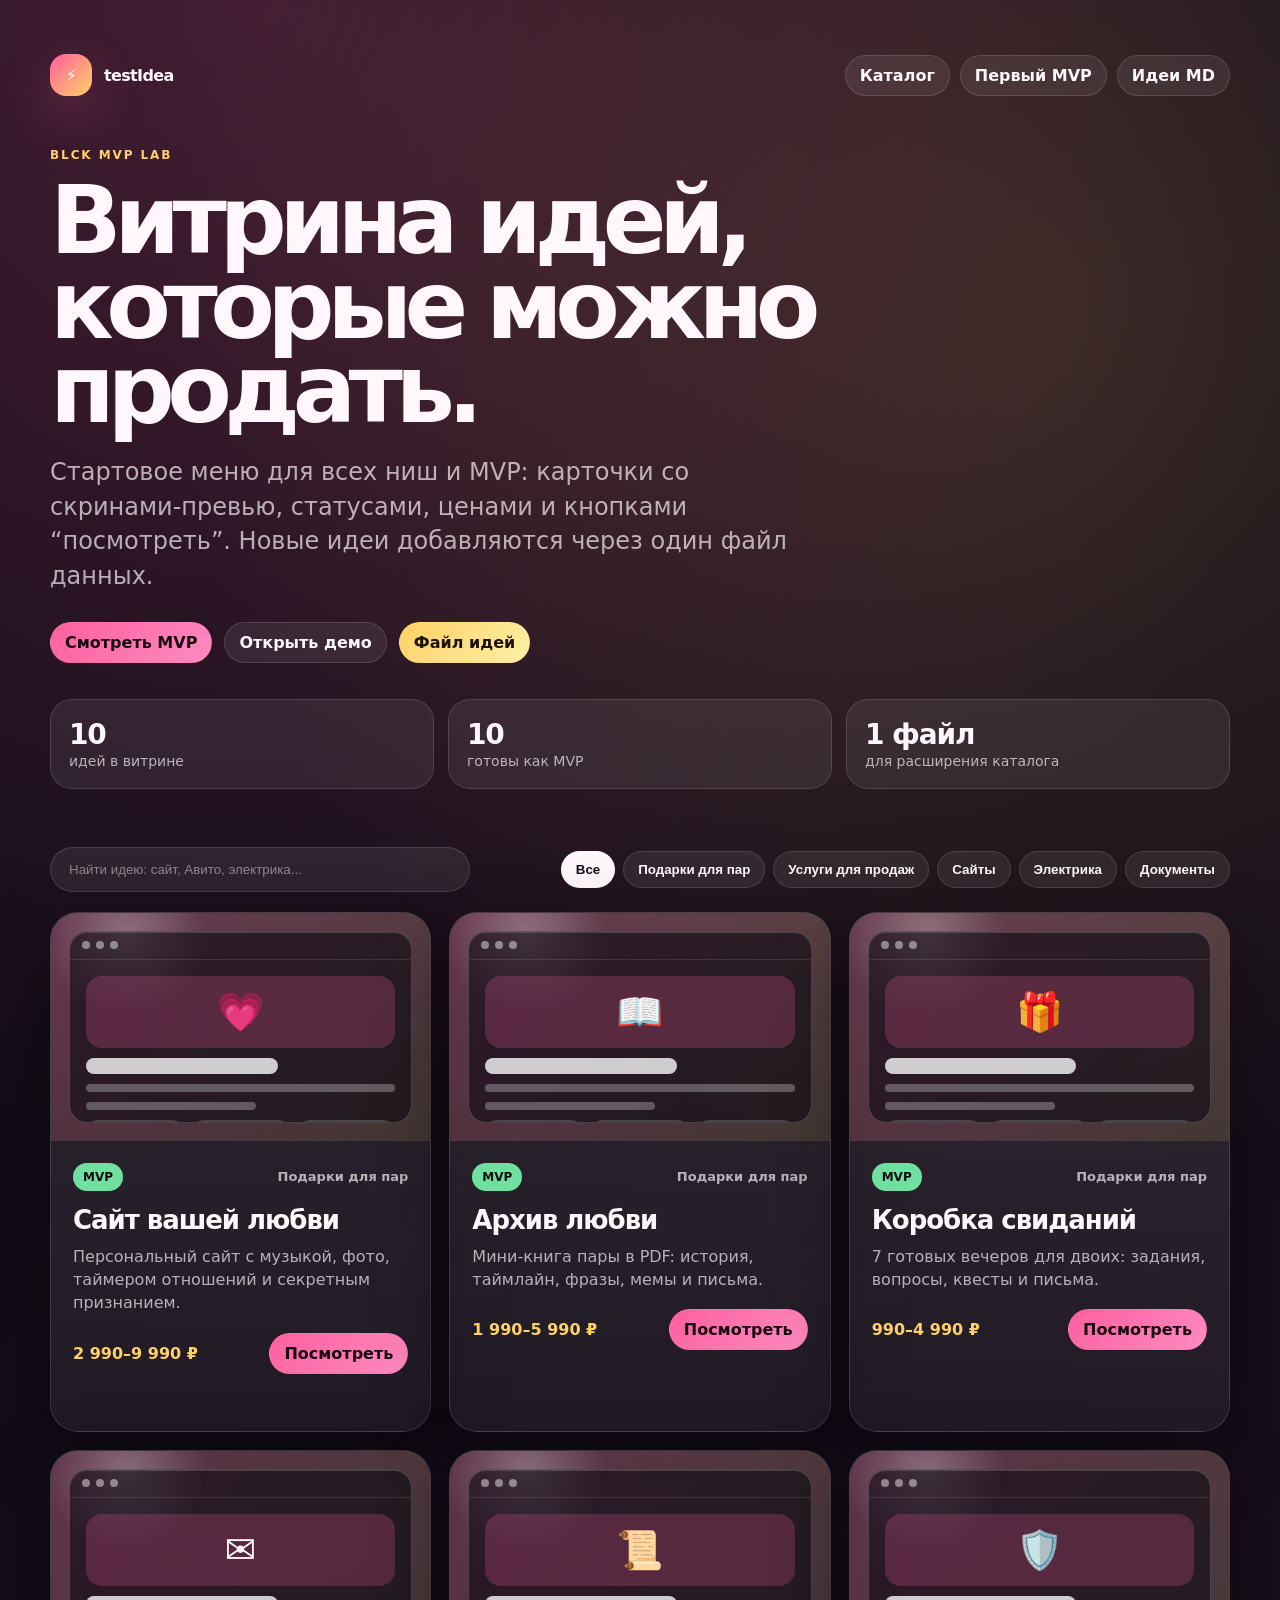
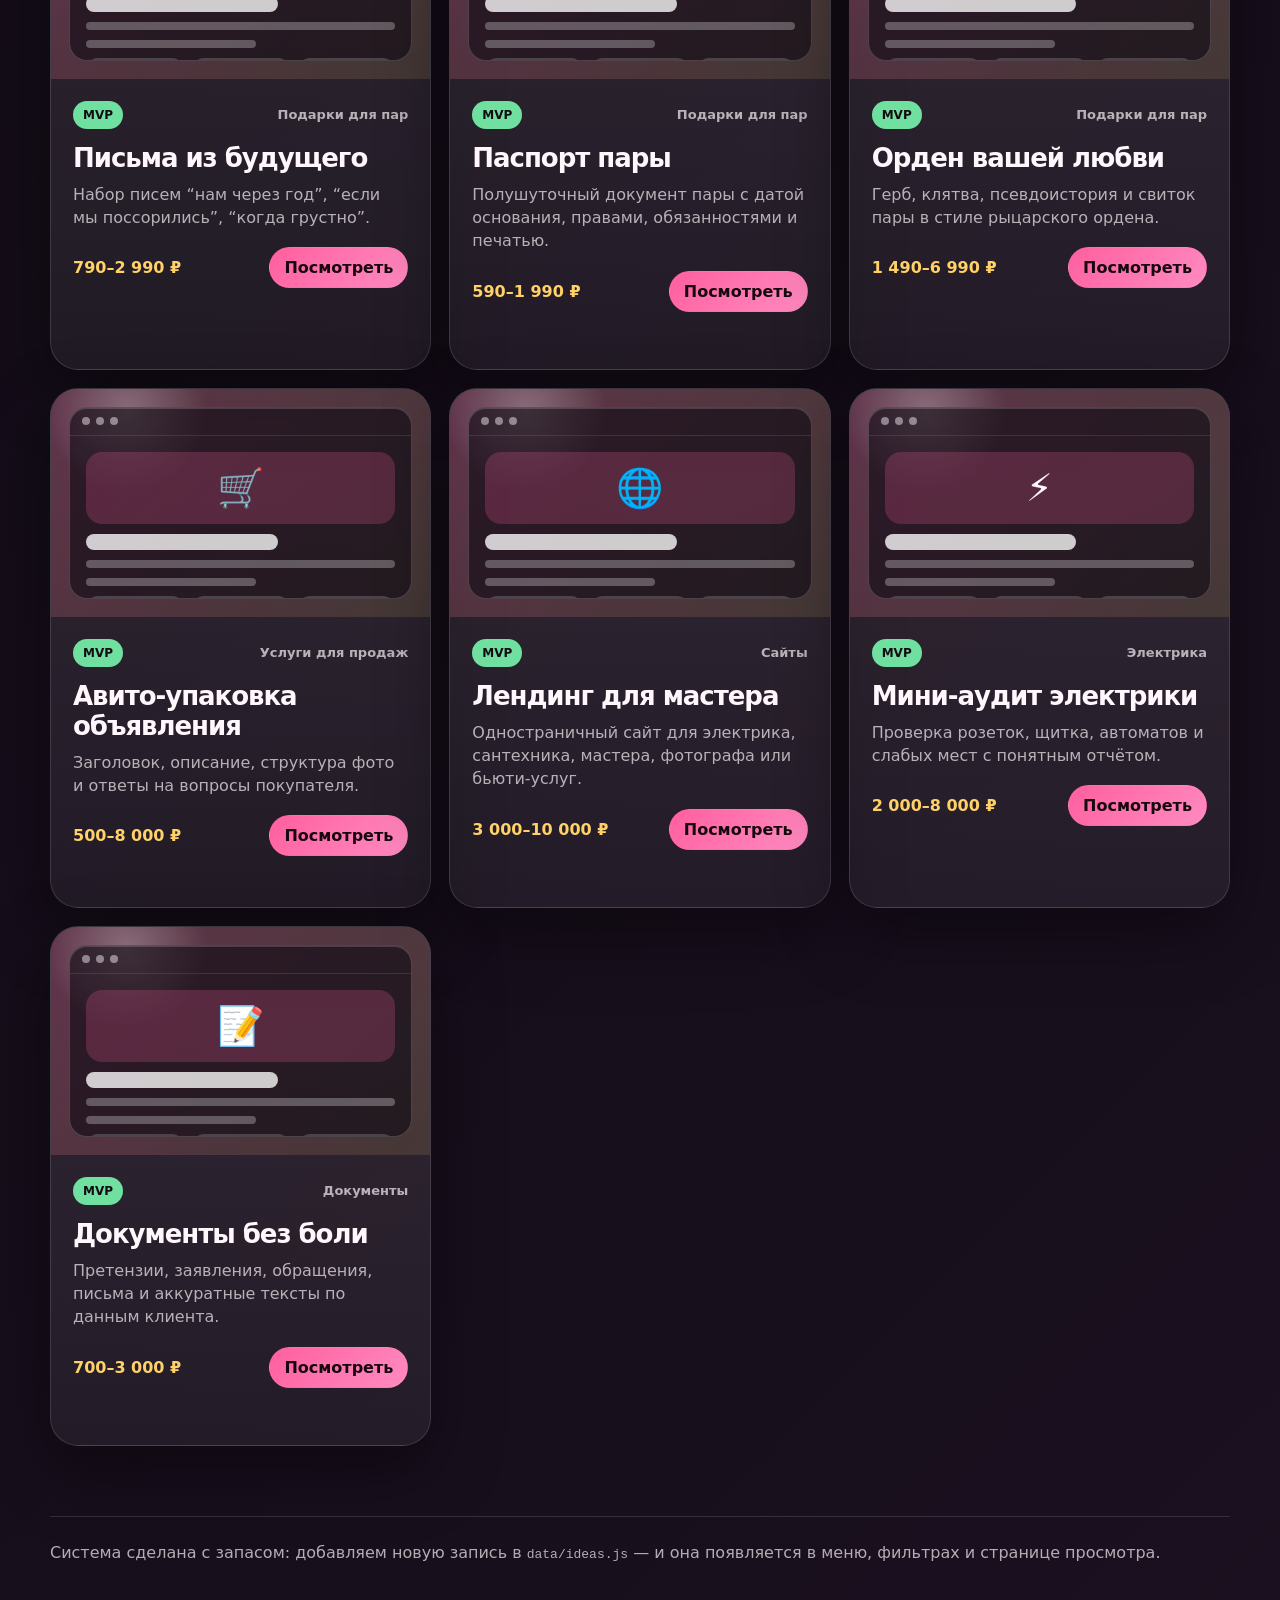
==== index.html @ dae48cdc "Add MVP showcase index" ====
<!doctype html>
<html lang="ru">
<head>
  <meta charset="utf-8" />
  <meta name="viewport" content="width=device-width, initial-scale=1" />
  <title>testIdea — витрина MVP</title>
  <meta name="description" content="Каталог MVP-идей: подарки для пар, Авито-услуги, лендинги, электрика и документы." />
  <link rel="stylesheet" href="assets/style.css" />
</head>
<body>
  <main class="page">
    <section class="hero">
      <nav class="nav">
        <a class="logo" href="index.html" aria-label="testIdea home">
          <span class="logo-mark">⚡</span>
          <span>testIdea</span>
        </a>
        <div class="nav-links">
          <a href="#catalog">Каталог</a>
          <a href="mvp.html?id=love-site">Первый MVP</a>
          <a href="ideas/gifts-for-couples.md">Идеи MD</a>
        </div>
      </nav>

      <span class="kicker">BLCK MVP LAB</span>
      <h1>Витрина идей, которые можно продать.</h1>
      <p class="lead">Стартовое меню для всех ниш и MVP: карточки со скринами-превью, статусами, ценами и кнопками “посмотреть”. Новые идеи добавляются через один файл данных.</p>

      <div class="hero-actions">
        <a class="btn primary" href="#catalog">Смотреть MVP</a>
        <a class="btn" href="mvp.html?id=love-site">Открыть демо</a>
        <a class="btn gold" href="data/ideas.js">Файл идей</a>
      </div>

      <div class="stats" id="stats">
        <div class="stat"><strong id="stat-count">0</strong><span>идей в витрине</span></div>
        <div class="stat"><strong id="stat-mvp">0</strong><span>готовы как MVP</span></div>
        <div class="stat"><strong>1 файл</strong><span>для расширения каталога</span></div>
      </div>
    </section>

    <section id="catalog">
      <div class="toolbar">
        <input class="search" id="search" type="search" placeholder="Найти идею: сайт, Авито, электрика..." />
        <div class="filters" id="filters"></div>
      </div>

      <div class="grid" id="grid"></div>
      <div class="empty" id="empty">Ничего не найдено. Попробуй другой запрос или категорию.</div>
    </section>

    <footer class="footer-note">
      Система сделана с запасом: добавляем новую запись в <code>data/ideas.js</code> — и она появляется в меню, фильтрах и странице просмотра.
    </footer>
  </main>

  <script src="data/ideas.js"></script>
  <script>
    const grid = document.querySelector('#grid');
    const filters = document.querySelector('#filters');
    const search = document.querySelector('#search');
    const empty = document.querySelector('#empty');
    const ideas = window.IDEAS || [];
    let activeCategory = 'Все';

    const categories = ['Все', ...new Set(ideas.map(item => item.category))];

    document.querySelector('#stat-count').textContent = ideas.length;
    document.querySelector('#stat-mvp').textContent = ideas.filter(item => item.status === 'MVP').length;

    function previewIcon(type) {
      const icons = {
        romantic: '💗', book: '📖', box: '🎁', letters: '✉️', passport: '📜', order: '🛡️',
        market: '🛒', landing: '🌐', electric: '⚡', docs: '📝'
      };
      return icons[type] || '✨';
    }

    function makePreview(item) {
      return `
        <div class="preview">
          <div class="browser">
            <div class="browser-top"><i></i><i></i><i></i></div>
            <div class="mock">
              <div class="mock-heart">${previewIcon(item.visual)}</div>
              <div class="mock-title"></div>
              <div class="mock-line"></div>
              <div class="mock-line short"></div>
              <div class="mock-row"><div class="mock-box"></div><div class="mock-box"></div><div class="mock-box"></div></div>
            </div>
          </div>
        </div>`;
    }

    function card(item) {
      return `
        <article class="card">
          ${makePreview(item)}
          <div class="card-body">
            <div class="card-meta">
              <span class="badge">${item.status}</span>
              <span class="category">${item.category}</span>
            </div>
            <h2>${item.title}</h2>
            <p>${item.tagline}</p>
            <div class="card-footer">
              <span class="price">${item.price}</span>
              <a class="btn primary" href="${item.link}">Посмотреть</a>
            </div>
          </div>
        </article>`;
    }

    function renderFilters() {
      filters.innerHTML = categories.map(cat => `<button class="filter ${cat === activeCategory ? 'active' : ''}" data-category="${cat}">${cat}</button>`).join('');
      filters.querySelectorAll('button').forEach(btn => {
        btn.addEventListener('click', () => {
          activeCategory = btn.dataset.category;
          renderFilters();
          renderGrid();
        });
      });
    }

    function renderGrid() {
      const query = search.value.trim().toLowerCase();
      const filtered = ideas.filter(item => {
        const byCategory = activeCategory === 'Все' || item.category === activeCategory;
        const text = [item.title, item.category, item.tagline, item.hook, ...(item.includes || [])].join(' ').toLowerCase();
        return byCategory && text.includes(query);
      });
      grid.innerHTML = filtered.map(card).join('');
      empty.style.display = filtered.length ? 'none' : 'block';
    }

    search.addEventListener('input', renderGrid);
    renderFilters();
    renderGrid();
  </script>
</body>
</html>
---- assets/style.css ----
:root {
  --bg: #100b14;
  --bg-2: #1a101f;
  --card: rgba(255,255,255,.075);
  --card-2: rgba(255,255,255,.11);
  --text: #fff7fb;
  --muted: rgba(255,247,251,.68);
  --line: rgba(255,255,255,.13);
  --accent: #ff5f9e;
  --accent-2: #ffd166;
  --good: #70e0a0;
  --shadow: 0 24px 70px rgba(0,0,0,.42);
  --radius: 28px;
}

* { box-sizing: border-box; }
html { scroll-behavior: smooth; }
body {
  margin: 0;
  min-height: 100vh;
  font-family: Inter, system-ui, -apple-system, BlinkMacSystemFont, 'Segoe UI', sans-serif;
  color: var(--text);
  background:
    radial-gradient(circle at 20% 0%, rgba(255,95,158,.22), transparent 34%),
    radial-gradient(circle at 80% 10%, rgba(255,209,102,.14), transparent 28%),
    linear-gradient(135deg, var(--bg), var(--bg-2));
}

a { color: inherit; text-decoration: none; }

.page {
  width: min(1180px, calc(100% - 32px));
  margin: 0 auto;
}

.hero {
  padding: 54px 0 30px;
}

.nav {
  display: flex;
  justify-content: space-between;
  align-items: center;
  gap: 18px;
  margin-bottom: 48px;
}

.logo {
  display: flex;
  align-items: center;
  gap: 12px;
  font-weight: 900;
  letter-spacing: -.04em;
}

.logo-mark {
  width: 42px;
  height: 42px;
  display: grid;
  place-items: center;
  border-radius: 16px;
  background: linear-gradient(135deg, var(--accent), var(--accent-2));
  box-shadow: 0 16px 50px rgba(255,95,158,.28);
}

.nav-links {
  display: flex;
  gap: 10px;
  flex-wrap: wrap;
  justify-content: flex-end;
}

.nav-links a, .chip, .btn, button {
  border: 1px solid var(--line);
  background: rgba(255,255,255,.08);
  color: var(--text);
  border-radius: 999px;
  padding: 10px 14px;
  font-weight: 700;
  backdrop-filter: blur(12px);
}

.kicker {
  display: inline-flex;
  align-items: center;
  gap: 8px;
  color: var(--accent-2);
  font-weight: 900;
  text-transform: uppercase;
  font-size: 12px;
  letter-spacing: .16em;
}

h1 {
  max-width: 920px;
  font-size: clamp(42px, 8vw, 94px);
  line-height: .9;
  letter-spacing: -.08em;
  margin: 16px 0 22px;
}

.lead {
  max-width: 770px;
  color: var(--muted);
  font-size: clamp(18px, 2.2vw, 24px);
  line-height: 1.45;
  margin: 0;
}

.hero-actions {
  display: flex;
  gap: 12px;
  flex-wrap: wrap;
  margin-top: 28px;
}

.btn {
  display: inline-flex;
  align-items: center;
  justify-content: center;
  gap: 8px;
  cursor: pointer;
  transition: transform .2s ease, background .2s ease, border-color .2s ease;
}

.btn:hover { transform: translateY(-2px); background: rgba(255,255,255,.14); }
.btn.primary { background: linear-gradient(135deg, var(--accent), #ff8bc1); border-color: transparent; color: #170810; }
.btn.gold { background: linear-gradient(135deg, var(--accent-2), #fff0a6); border-color: transparent; color: #1b1200; }

.stats {
  display: grid;
  grid-template-columns: repeat(3, minmax(0, 1fr));
  gap: 14px;
  margin-top: 36px;
}

.stat {
  padding: 18px;
  border: 1px solid var(--line);
  background: var(--card);
  border-radius: 22px;
}

.stat strong { display: block; font-size: 28px; letter-spacing: -.04em; }
.stat span { color: var(--muted); font-size: 14px; }

.toolbar {
  display: flex;
  justify-content: space-between;
  gap: 16px;
  align-items: center;
  margin: 28px 0 20px;
}

.search {
  width: min(420px, 100%);
  border: 1px solid var(--line);
  background: rgba(255,255,255,.08);
  color: var(--text);
  border-radius: 999px;
  padding: 14px 18px;
  outline: none;
}
.search::placeholder { color: rgba(255,255,255,.45); }

.filters { display: flex; gap: 8px; flex-wrap: wrap; }
.filter { cursor: pointer; }
.filter.active { background: var(--text); color: #170d18; }

.grid {
  display: grid;
  grid-template-columns: repeat(3, minmax(0, 1fr));
  gap: 18px;
  padding-bottom: 70px;
}

.card {
  position: relative;
  overflow: hidden;
  min-height: 520px;
  border: 1px solid var(--line);
  border-radius: var(--radius);
  background: linear-gradient(180deg, rgba(255,255,255,.11), rgba(255,255,255,.055));
  box-shadow: var(--shadow);
  transition: transform .22s ease, border-color .22s ease, background .22s ease;
}

.card:hover { transform: translateY(-6px); border-color: rgba(255,255,255,.32); background: linear-gradient(180deg, rgba(255,255,255,.15), rgba(255,255,255,.07)); }

.preview {
  height: 228px;
  padding: 18px;
  background:
    radial-gradient(circle at 20% 10%, rgba(255,255,255,.28), transparent 22%),
    linear-gradient(135deg, rgba(255,95,158,.25), rgba(255,209,102,.12));
}

.browser {
  height: 100%;
  border-radius: 18px;
  border: 1px solid rgba(255,255,255,.18);
  background: rgba(16,11,20,.62);
  overflow: hidden;
  box-shadow: inset 0 1px 0 rgba(255,255,255,.16);
}

.browser-top {
  height: 28px;
  display: flex;
  align-items: center;
  gap: 6px;
  padding: 0 12px;
  border-bottom: 1px solid rgba(255,255,255,.1);
}
.browser-top i { width: 8px; height: 8px; border-radius: 50%; background: rgba(255,255,255,.45); }

.mock {
  padding: 16px;
  height: calc(100% - 28px);
  display: grid;
  gap: 10px;
}
.mock-title { width: 62%; height: 16px; border-radius: 999px; background: rgba(255,255,255,.78); }
.mock-line { height: 8px; border-radius: 999px; background: rgba(255,255,255,.28); }
.mock-line.short { width: 55%; }
.mock-row { display: grid; grid-template-columns: repeat(3, 1fr); gap: 8px; }
.mock-box { border-radius: 12px; background: rgba(255,255,255,.18); min-height: 54px; }
.mock-heart { display: grid; place-items: center; font-size: 38px; min-height: 72px; border-radius: 16px; background: rgba(255,95,158,.22); }

.card-body { padding: 22px; }
.card-meta { display: flex; justify-content: space-between; gap: 10px; align-items: center; margin-bottom: 14px; }
.badge { font-size: 12px; font-weight: 900; color: #130b12; background: var(--good); padding: 7px 10px; border-radius: 999px; }
.category { color: var(--muted); font-size: 13px; font-weight: 800; }
.card h2 { margin: 0 0 10px; font-size: 26px; letter-spacing: -.04em; }
.card p { margin: 0 0 18px; color: var(--muted); line-height: 1.45; }
.card-footer { display: flex; justify-content: space-between; gap: 10px; align-items: center; margin-top: 18px; }
.price { font-weight: 900; color: var(--accent-2); }

.detail-hero {
  display: grid;
  grid-template-columns: 1.05fr .95fr;
  gap: 24px;
  align-items: stretch;
  padding: 28px 0 34px;
}

.panel {
  border: 1px solid var(--line);
  background: linear-gradient(180deg, rgba(255,255,255,.11), rgba(255,255,255,.06));
  border-radius: var(--radius);
  box-shadow: var(--shadow);
  padding: 28px;
}

.detail-title { font-size: clamp(38px, 6vw, 72px); margin: 10px 0 16px; line-height: .92; letter-spacing: -.07em; }
.detail-text { color: var(--muted); font-size: 20px; line-height: 1.5; }

.sections {
  display: grid;
  grid-template-columns: repeat(2, minmax(0, 1fr));
  gap: 18px;
  padding-bottom: 70px;
}
.section h3 { margin: 0 0 14px; font-size: 22px; letter-spacing: -.03em; }
.section ul, .section ol { margin: 0; padding-left: 20px; color: var(--muted); line-height: 1.75; }

.offer {
  grid-column: 1 / -1;
  display: grid;
  grid-template-columns: 1fr auto;
  gap: 18px;
  align-items: center;
}

.empty { display: none; padding: 24px; color: var(--muted); }

.footer-note {
  color: var(--muted);
  border-top: 1px solid var(--line);
  padding: 26px 0 50px;
}

@media (max-width: 960px) {
  .grid, .stats, .sections, .detail-hero { grid-template-columns: 1fr; }
  .toolbar, .nav, .offer { align-items: stretch; flex-direction: column; grid-template-columns: 1fr; }
  .nav-links { justify-content: flex-start; }
  .card { min-height: auto; }
}
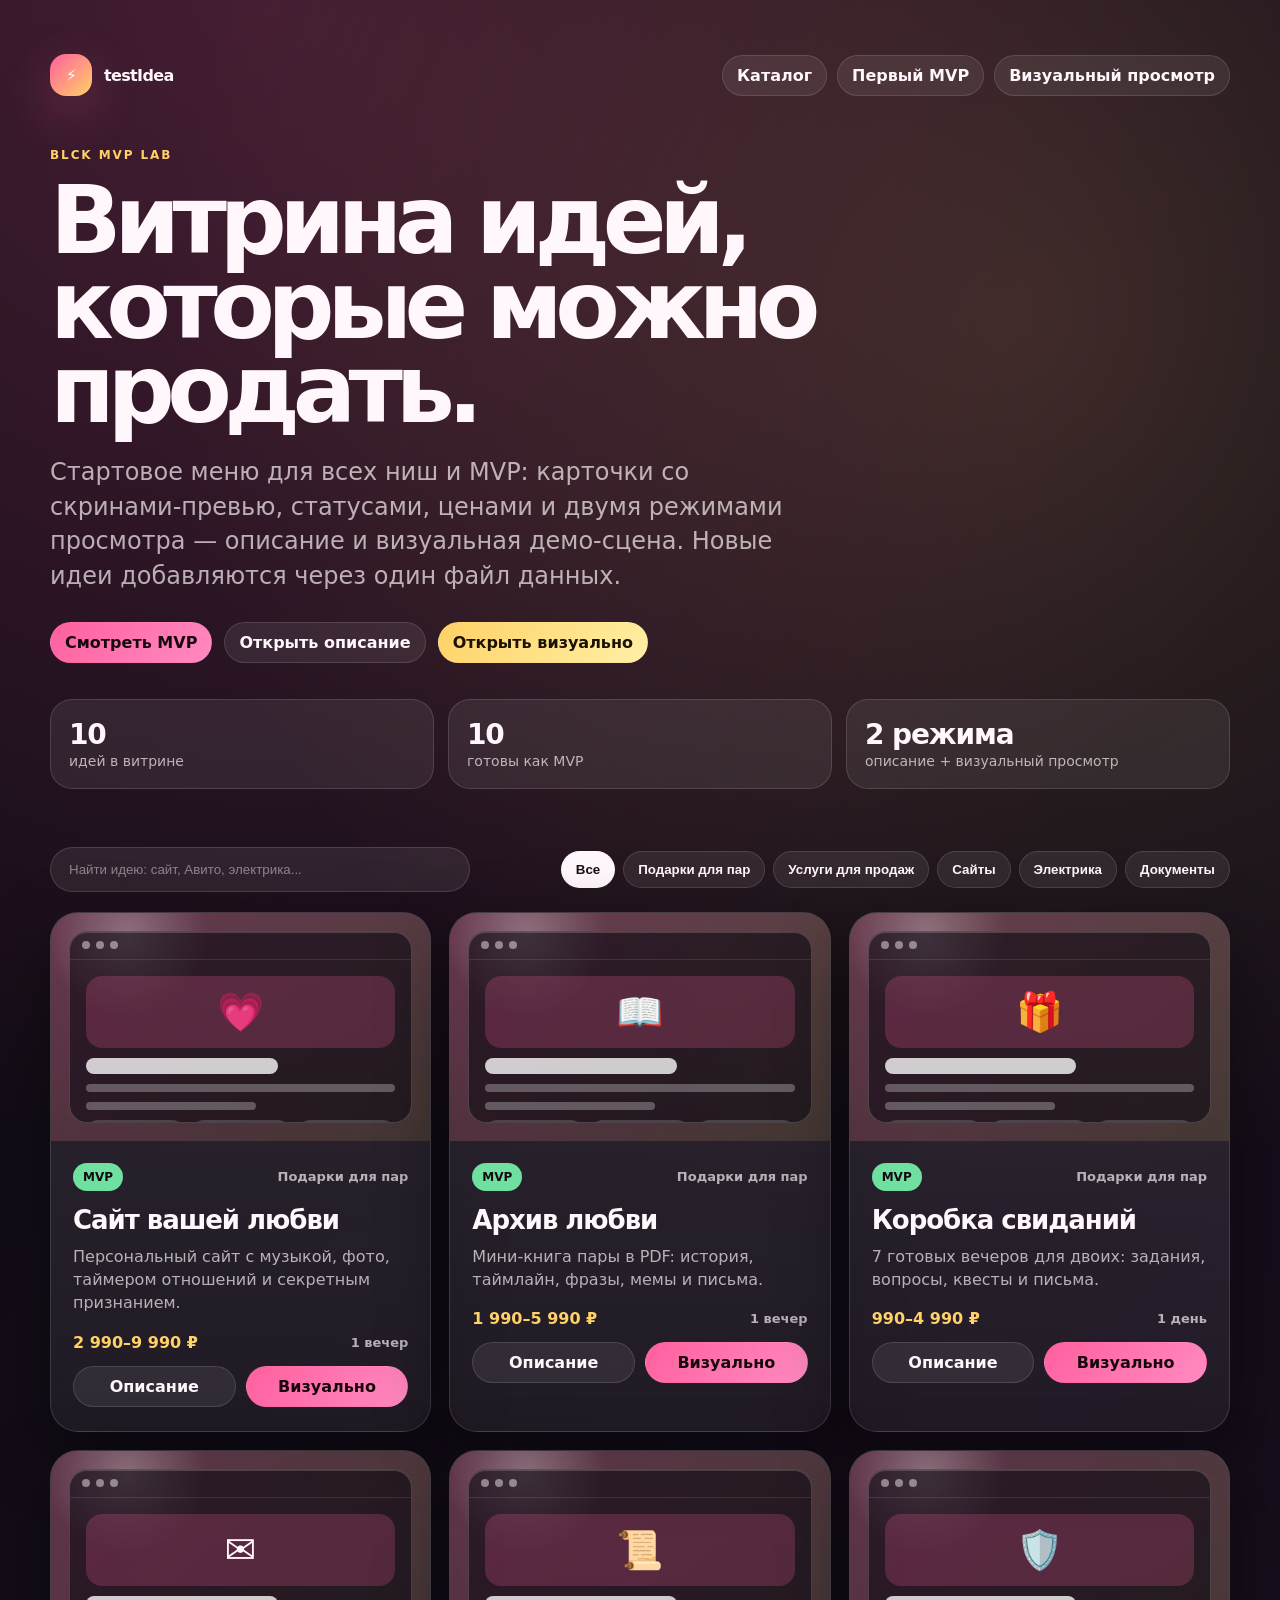
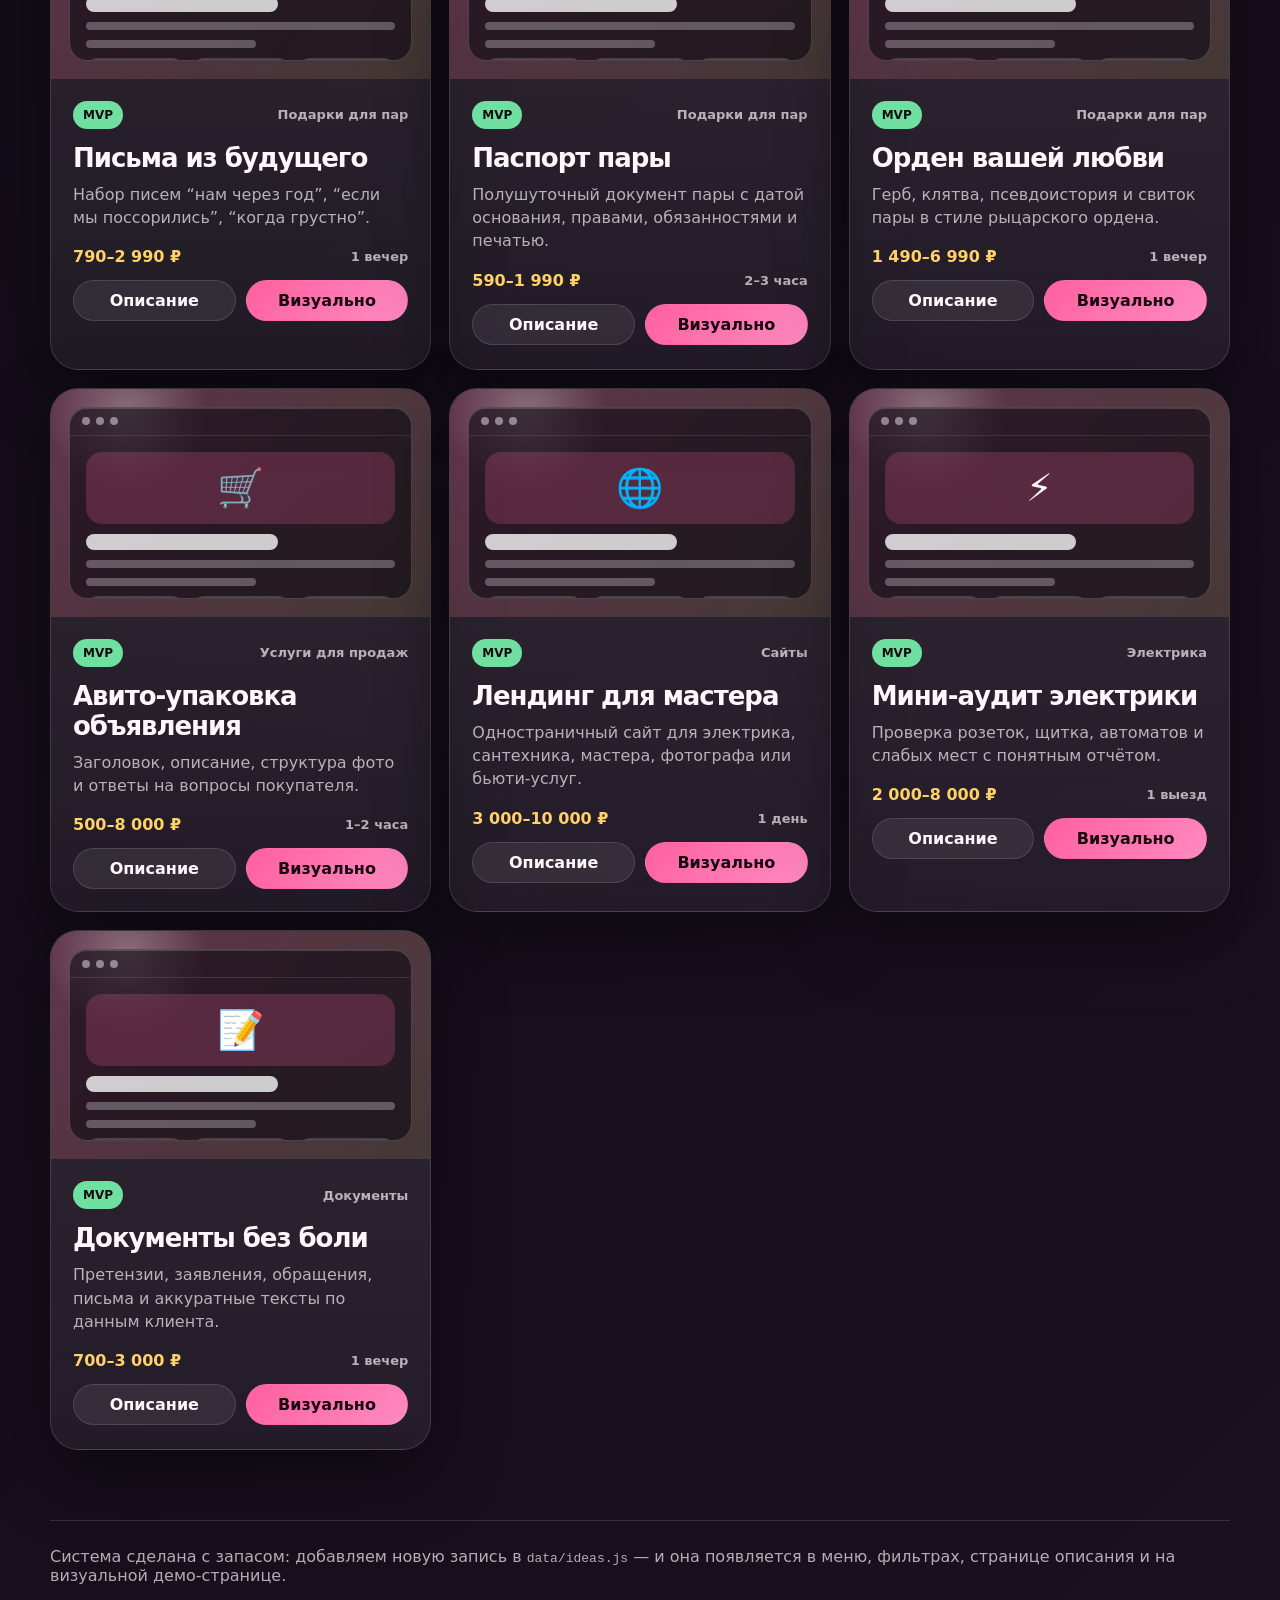
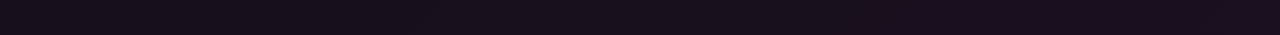
==== commit 6304938c: "Add visual links to MVP showcase index" ====
--- a/index.html
+++ b/index.html
@@ -6,6 +6,18 @@
   <title>testIdea — витрина MVP</title>
   <meta name="description" content="Каталог MVP-идей: подарки для пар, Авито-услуги, лендинги, электрика и документы." />
   <link rel="stylesheet" href="assets/style.css" />
+  <style>
+    .card-actions {
+      display: grid;
+      grid-template-columns: 1fr 1fr;
+      gap: 10px;
+      width: 100%;
+    }
+    .card-actions .btn { width: 100%; }
+    @media (max-width: 560px) {
+      .card-actions { grid-template-columns: 1fr; }
+    }
+  </style>
 </head>
 <body>
   <main class="page">
@@ -18,24 +30,24 @@
         <div class="nav-links">
           <a href="#catalog">Каталог</a>
           <a href="mvp.html?id=love-site">Первый MVP</a>
-          <a href="ideas/gifts-for-couples.md">Идеи MD</a>
+          <a href="visual.html?id=love-site">Визуальный просмотр</a>
         </div>
       </nav>
 
       <span class="kicker">BLCK MVP LAB</span>
       <h1>Витрина идей, которые можно продать.</h1>
-      <p class="lead">Стартовое меню для всех ниш и MVP: карточки со скринами-превью, статусами, ценами и кнопками “посмотреть”. Новые идеи добавляются через один файл данных.</p>
+      <p class="lead">Стартовое меню для всех ниш и MVP: карточки со скринами-превью, статусами, ценами и двумя режимами просмотра — описание и визуальная демо-сцена. Новые идеи добавляются через один файл данных.</p>
 
       <div class="hero-actions">
         <a class="btn primary" href="#catalog">Смотреть MVP</a>
-        <a class="btn" href="mvp.html?id=love-site">Открыть демо</a>
-        <a class="btn gold" href="data/ideas.js">Файл идей</a>
+        <a class="btn" href="mvp.html?id=love-site">Открыть описание</a>
+        <a class="btn gold" href="visual.html?id=love-site">Открыть визуально</a>
       </div>
 
       <div class="stats" id="stats">
         <div class="stat"><strong id="stat-count">0</strong><span>идей в витрине</span></div>
         <div class="stat"><strong id="stat-mvp">0</strong><span>готовы как MVP</span></div>
-        <div class="stat"><strong>1 файл</strong><span>для расширения каталога</span></div>
+        <div class="stat"><strong>2 режима</strong><span>описание + визуальный просмотр</span></div>
       </div>
     </section>
 
@@ -50,7 +62,7 @@
     </section>
 
     <footer class="footer-note">
-      Система сделана с запасом: добавляем новую запись в <code>data/ideas.js</code> — и она появляется в меню, фильтрах и странице просмотра.
+      Система сделана с запасом: добавляем новую запись в <code>data/ideas.js</code> — и она появляется в меню, фильтрах, странице описания и на визуальной демо-странице.
     </footer>
   </main>
 
@@ -103,9 +115,15 @@
             </div>
             <h2>${item.title}</h2>
             <p>${item.tagline}</p>
-            <div class="card-footer">
-              <span class="price">${item.price}</span>
-              <a class="btn primary" href="${item.link}">Посмотреть</a>
+            <div class="card-footer" style="display:block;">
+              <div style="display:flex; justify-content:space-between; gap:10px; align-items:center; margin-bottom:14px;">
+                <span class="price">${item.price}</span>
+                <span class="category">${item.time}</span>
+              </div>
+              <div class="card-actions">
+                <a class="btn" href="mvp.html?id=${item.id}">Описание</a>
+                <a class="btn primary" href="visual.html?id=${item.id}">Визуально</a>
+              </div>
             </div>
           </div>
         </article>`;
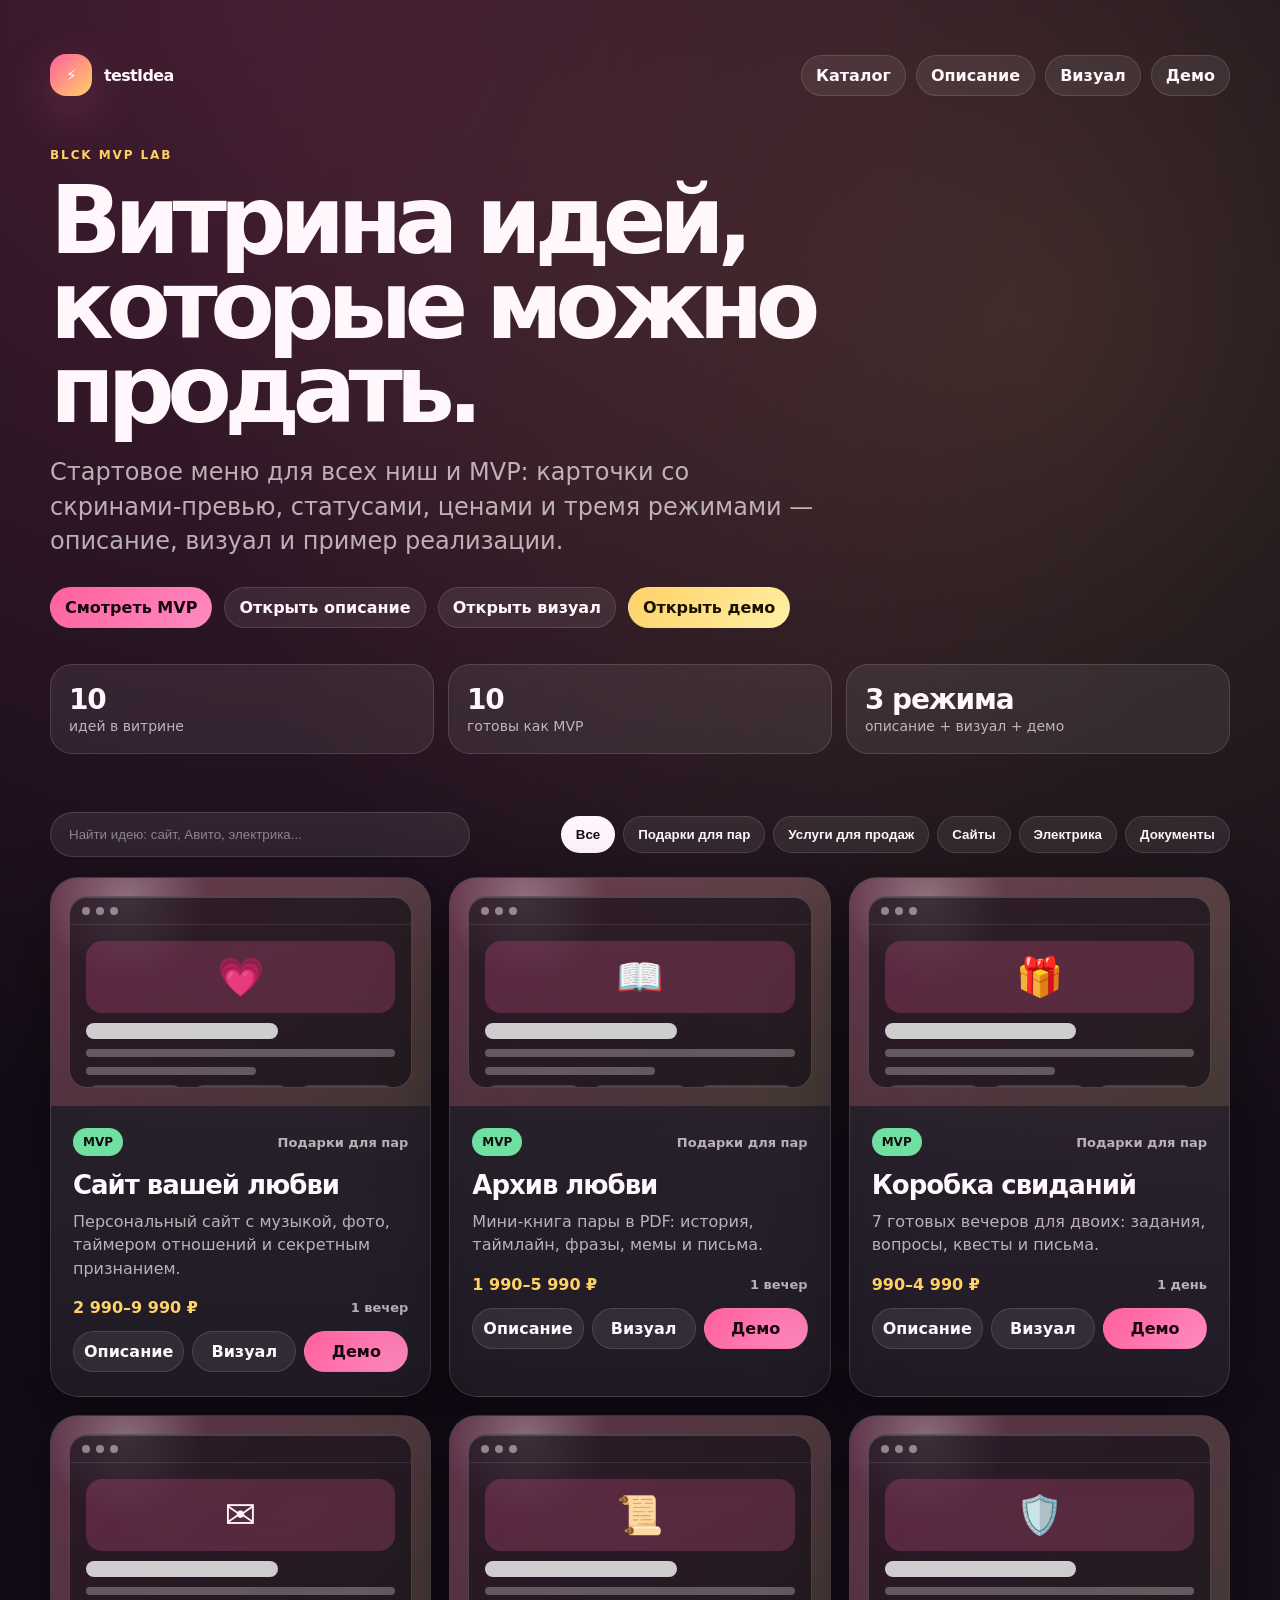
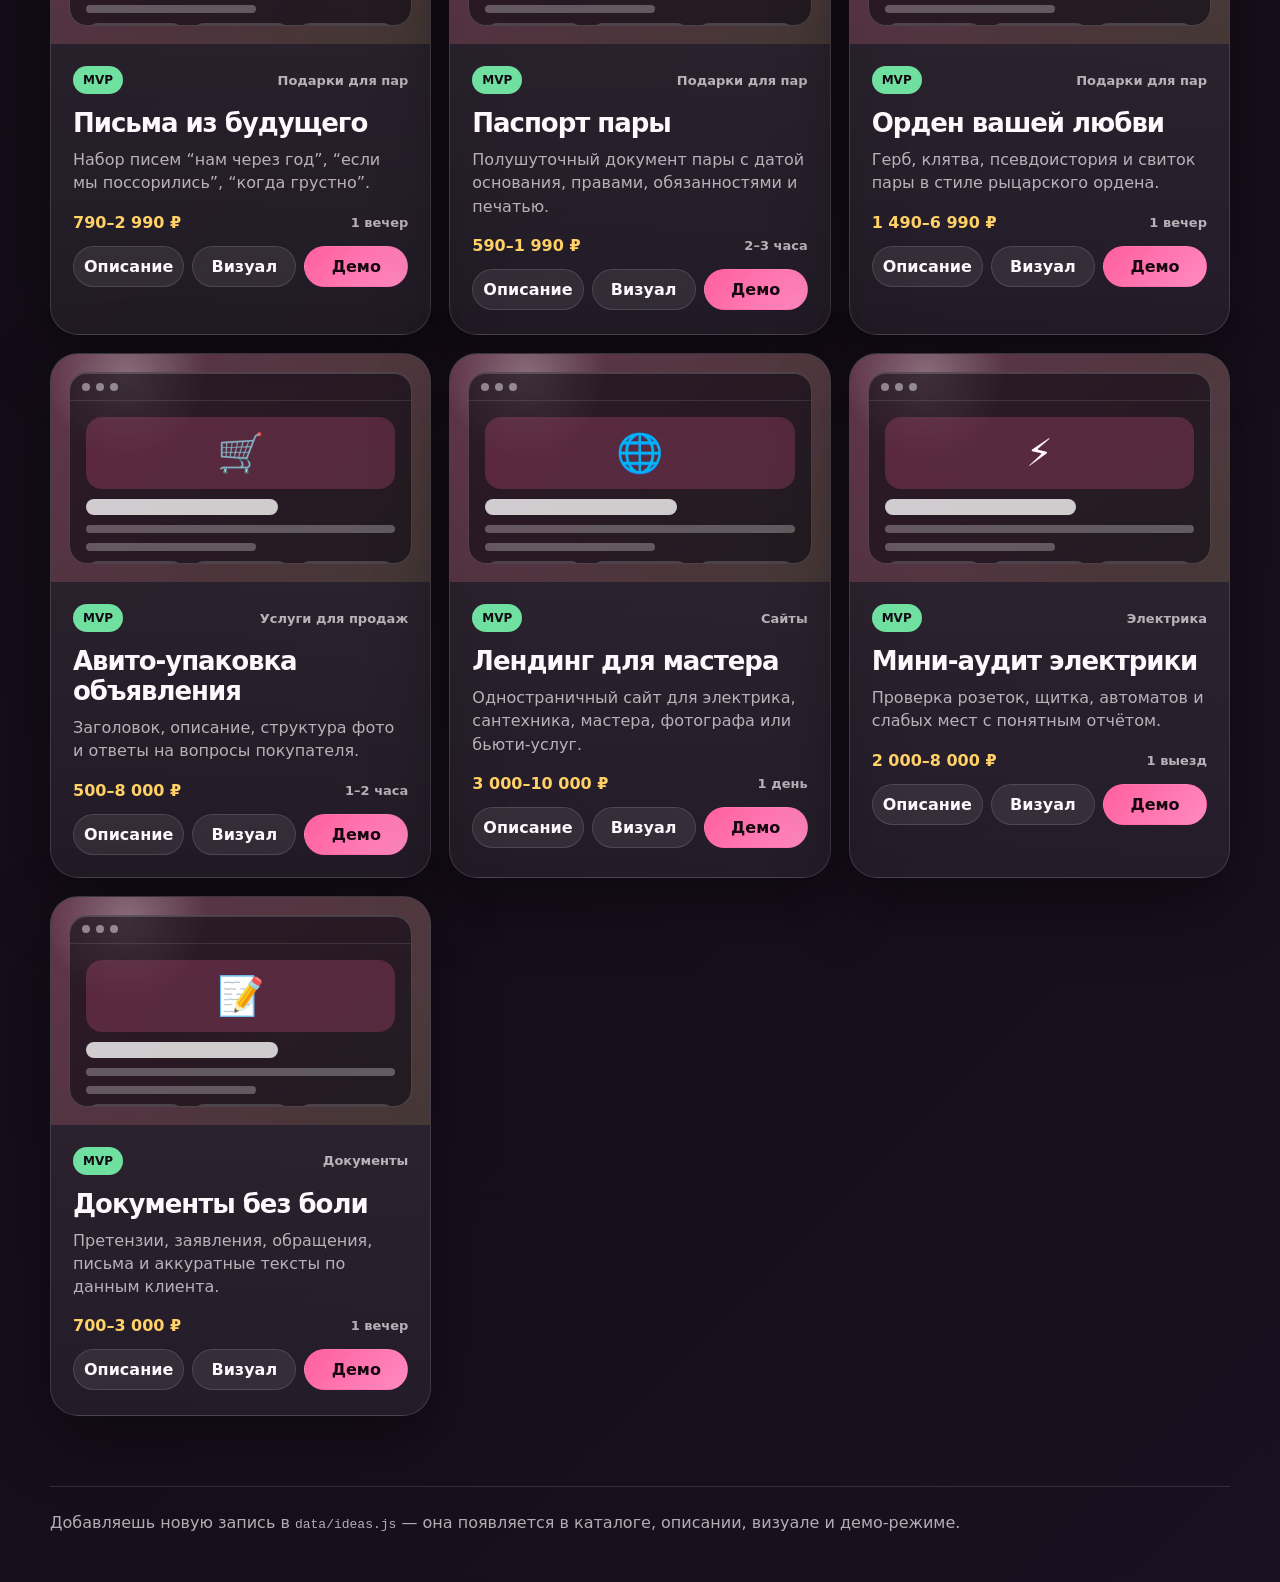
==== commit 04d72568: "Add per-idea demo buttons to catalog" ====
--- a/index.html
+++ b/index.html
@@ -7,47 +7,39 @@
   <meta name="description" content="Каталог MVP-идей: подарки для пар, Авито-услуги, лендинги, электрика и документы." />
   <link rel="stylesheet" href="assets/style.css" />
   <style>
-    .card-actions {
-      display: grid;
-      grid-template-columns: 1fr 1fr;
-      gap: 10px;
-      width: 100%;
-    }
-    .card-actions .btn { width: 100%; }
-    @media (max-width: 560px) {
-      .card-actions { grid-template-columns: 1fr; }
-    }
+    .card-actions { display: grid; grid-template-columns: repeat(3, 1fr); gap: 8px; width: 100%; }
+    .card-actions .btn { width: 100%; padding-left: 10px; padding-right: 10px; }
+    @media (max-width: 560px) { .card-actions { grid-template-columns: 1fr; } }
   </style>
 </head>
 <body>
   <main class="page">
     <section class="hero">
       <nav class="nav">
-        <a class="logo" href="index.html" aria-label="testIdea home">
-          <span class="logo-mark">⚡</span>
-          <span>testIdea</span>
-        </a>
+        <a class="logo" href="index.html" aria-label="testIdea home"><span class="logo-mark">⚡</span><span>testIdea</span></a>
         <div class="nav-links">
           <a href="#catalog">Каталог</a>
-          <a href="mvp.html?id=love-site">Первый MVP</a>
-          <a href="visual.html?id=love-site">Визуальный просмотр</a>
+          <a href="mvp.html?id=love-site">Описание</a>
+          <a href="visual.html?id=love-site">Визуал</a>
+          <a href="demo.html?id=love-site">Демо</a>
         </div>
       </nav>
 
       <span class="kicker">BLCK MVP LAB</span>
       <h1>Витрина идей, которые можно продать.</h1>
-      <p class="lead">Стартовое меню для всех ниш и MVP: карточки со скринами-превью, статусами, ценами и двумя режимами просмотра — описание и визуальная демо-сцена. Новые идеи добавляются через один файл данных.</p>
+      <p class="lead">Стартовое меню для всех ниш и MVP: карточки со скринами-превью, статусами, ценами и тремя режимами — описание, визуал и пример реализации.</p>
 
       <div class="hero-actions">
         <a class="btn primary" href="#catalog">Смотреть MVP</a>
         <a class="btn" href="mvp.html?id=love-site">Открыть описание</a>
-        <a class="btn gold" href="visual.html?id=love-site">Открыть визуально</a>
+        <a class="btn" href="visual.html?id=love-site">Открыть визуал</a>
+        <a class="btn gold" href="demo.html?id=love-site">Открыть демо</a>
       </div>
 
       <div class="stats" id="stats">
         <div class="stat"><strong id="stat-count">0</strong><span>идей в витрине</span></div>
         <div class="stat"><strong id="stat-mvp">0</strong><span>готовы как MVP</span></div>
-        <div class="stat"><strong>2 режима</strong><span>описание + визуальный просмотр</span></div>
+        <div class="stat"><strong>3 режима</strong><span>описание + визуал + демо</span></div>
       </div>
     </section>
 
@@ -56,14 +48,11 @@
         <input class="search" id="search" type="search" placeholder="Найти идею: сайт, Авито, электрика..." />
         <div class="filters" id="filters"></div>
       </div>
-
       <div class="grid" id="grid"></div>
       <div class="empty" id="empty">Ничего не найдено. Попробуй другой запрос или категорию.</div>
     </section>
 
-    <footer class="footer-note">
-      Система сделана с запасом: добавляем новую запись в <code>data/ideas.js</code> — и она появляется в меню, фильтрах, странице описания и на визуальной демо-странице.
-    </footer>
+    <footer class="footer-note">Добавляешь новую запись в <code>data/ideas.js</code> — она появляется в каталоге, описании, визуале и демо-режиме.</footer>
   </main>
 
   <script src="data/ideas.js"></script>
@@ -74,70 +63,26 @@
     const empty = document.querySelector('#empty');
     const ideas = window.IDEAS || [];
     let activeCategory = 'Все';
-
     const categories = ['Все', ...new Set(ideas.map(item => item.category))];
-
     document.querySelector('#stat-count').textContent = ideas.length;
     document.querySelector('#stat-mvp').textContent = ideas.filter(item => item.status === 'MVP').length;
 
     function previewIcon(type) {
-      const icons = {
-        romantic: '💗', book: '📖', box: '🎁', letters: '✉️', passport: '📜', order: '🛡️',
-        market: '🛒', landing: '🌐', electric: '⚡', docs: '📝'
-      };
+      const icons = { romantic:'💗', book:'📖', box:'🎁', letters:'✉️', passport:'📜', order:'🛡️', market:'🛒', landing:'🌐', electric:'⚡', docs:'📝' };
       return icons[type] || '✨';
     }
 
     function makePreview(item) {
-      return `
-        <div class="preview">
-          <div class="browser">
-            <div class="browser-top"><i></i><i></i><i></i></div>
-            <div class="mock">
-              <div class="mock-heart">${previewIcon(item.visual)}</div>
-              <div class="mock-title"></div>
-              <div class="mock-line"></div>
-              <div class="mock-line short"></div>
-              <div class="mock-row"><div class="mock-box"></div><div class="mock-box"></div><div class="mock-box"></div></div>
-            </div>
-          </div>
-        </div>`;
+      return `<div class="preview"><div class="browser"><div class="browser-top"><i></i><i></i><i></i></div><div class="mock"><div class="mock-heart">${previewIcon(item.visual)}</div><div class="mock-title"></div><div class="mock-line"></div><div class="mock-line short"></div><div class="mock-row"><div class="mock-box"></div><div class="mock-box"></div><div class="mock-box"></div></div></div></div></div>`;
     }
 
     function card(item) {
-      return `
-        <article class="card">
-          ${makePreview(item)}
-          <div class="card-body">
-            <div class="card-meta">
-              <span class="badge">${item.status}</span>
-              <span class="category">${item.category}</span>
-            </div>
-            <h2>${item.title}</h2>
-            <p>${item.tagline}</p>
-            <div class="card-footer" style="display:block;">
-              <div style="display:flex; justify-content:space-between; gap:10px; align-items:center; margin-bottom:14px;">
-                <span class="price">${item.price}</span>
-                <span class="category">${item.time}</span>
-              </div>
-              <div class="card-actions">
-                <a class="btn" href="mvp.html?id=${item.id}">Описание</a>
-                <a class="btn primary" href="visual.html?id=${item.id}">Визуально</a>
-              </div>
-            </div>
-          </div>
-        </article>`;
+      return `<article class="card">${makePreview(item)}<div class="card-body"><div class="card-meta"><span class="badge">${item.status}</span><span class="category">${item.category}</span></div><h2>${item.title}</h2><p>${item.tagline}</p><div class="card-footer" style="display:block;"><div style="display:flex; justify-content:space-between; gap:10px; align-items:center; margin-bottom:14px;"><span class="price">${item.price}</span><span class="category">${item.time}</span></div><div class="card-actions"><a class="btn" href="mvp.html?id=${item.id}">Описание</a><a class="btn" href="visual.html?id=${item.id}">Визуал</a><a class="btn primary" href="demo.html?id=${item.id}">Демо</a></div></div></div></article>`;
     }
 
     function renderFilters() {
       filters.innerHTML = categories.map(cat => `<button class="filter ${cat === activeCategory ? 'active' : ''}" data-category="${cat}">${cat}</button>`).join('');
-      filters.querySelectorAll('button').forEach(btn => {
-        btn.addEventListener('click', () => {
-          activeCategory = btn.dataset.category;
-          renderFilters();
-          renderGrid();
-        });
-      });
+      filters.querySelectorAll('button').forEach(btn => btn.addEventListener('click', () => { activeCategory = btn.dataset.category; renderFilters(); renderGrid(); }));
     }
 
     function renderGrid() {
@@ -150,7 +95,6 @@
       grid.innerHTML = filtered.map(card).join('');
       empty.style.display = filtered.length ? 'none' : 'block';
     }
-
     search.addEventListener('input', renderGrid);
     renderFilters();
     renderGrid();
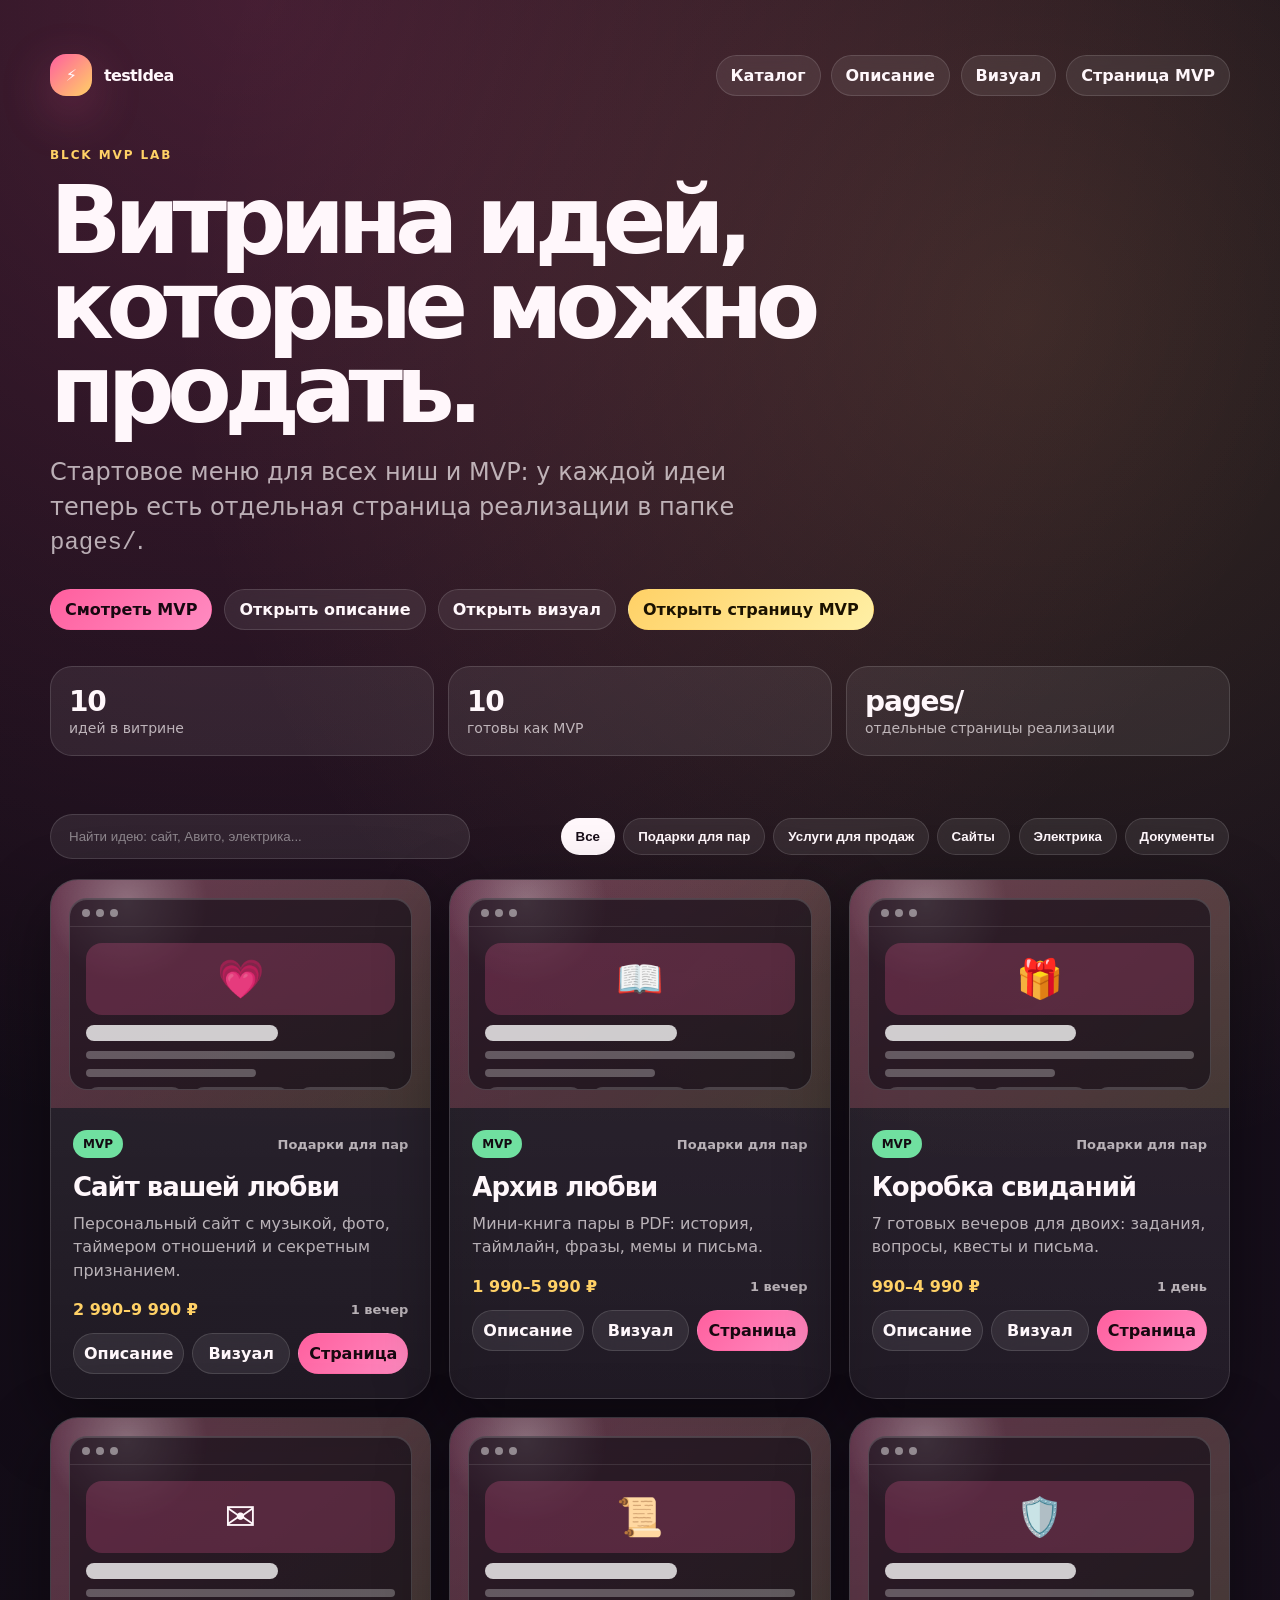
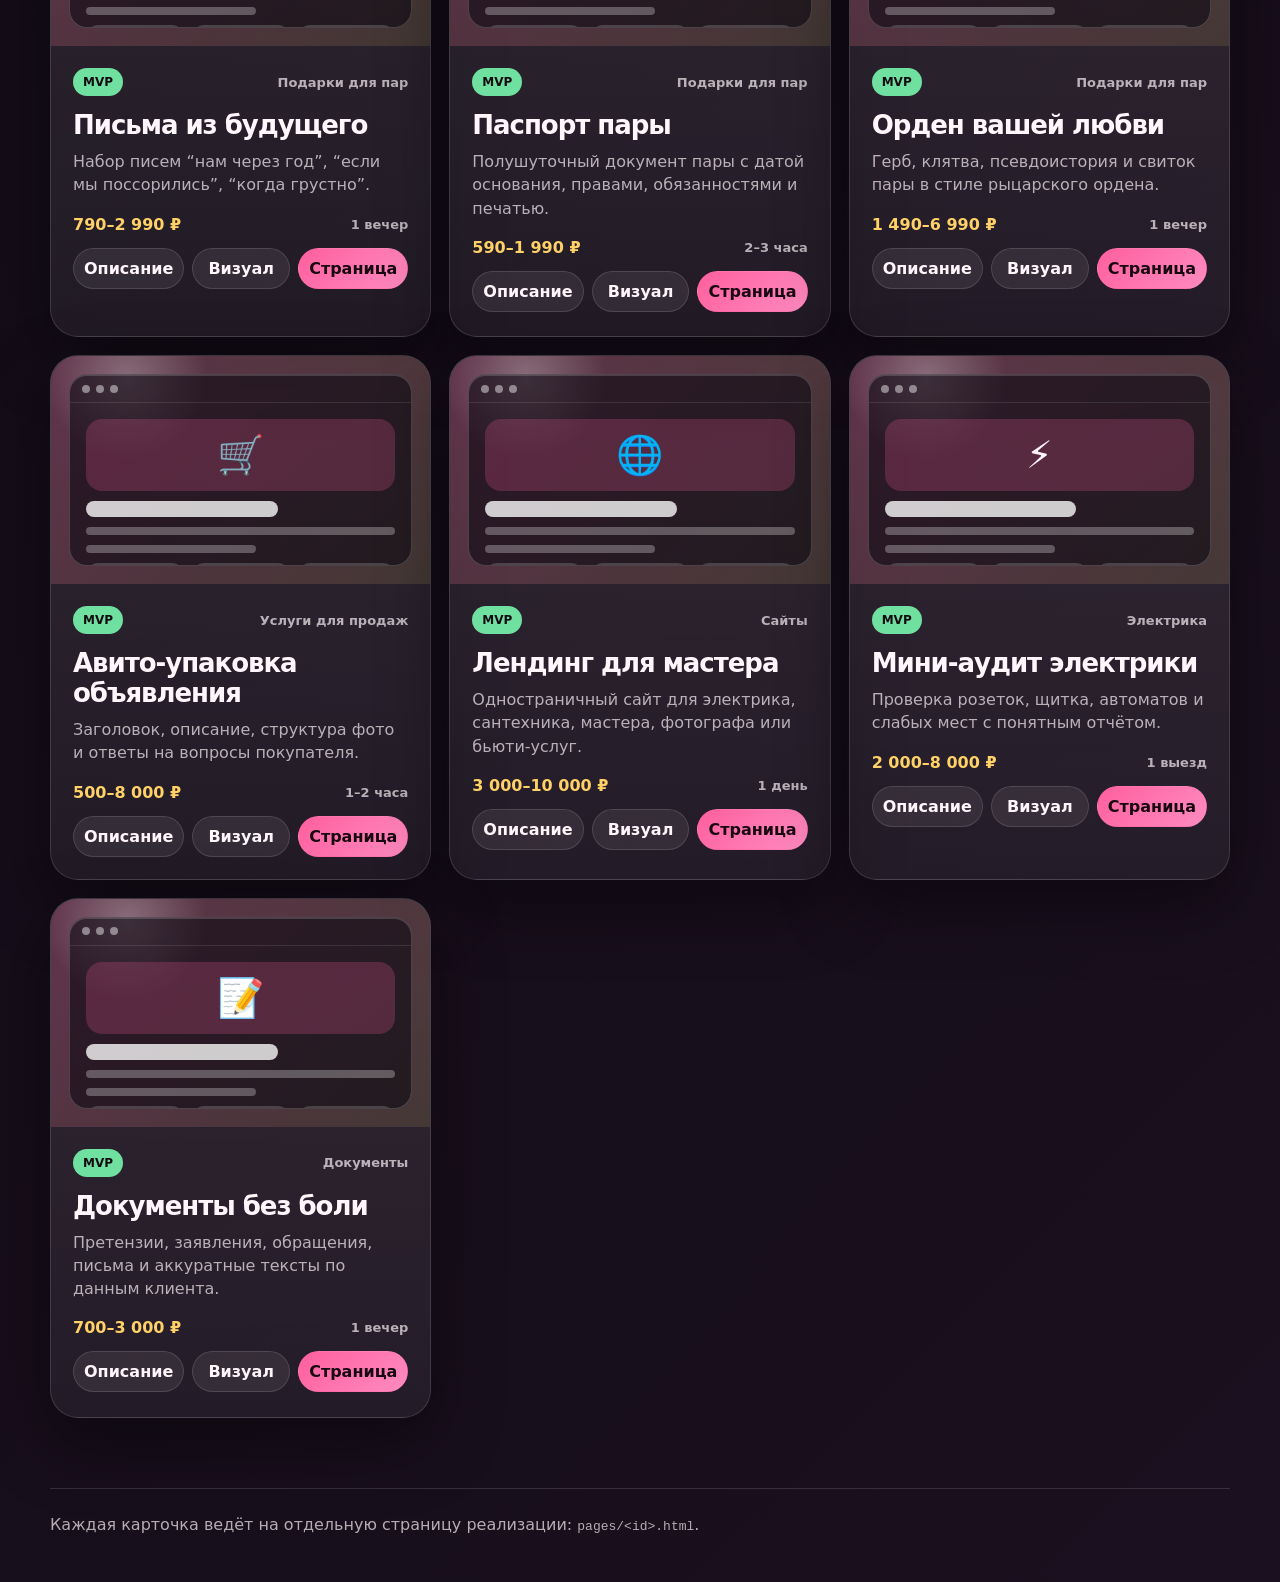
==== commit 802b2c1c: "Link catalog cards to individual MVP pages" ====
--- a/index.html
+++ b/index.html
@@ -21,25 +21,25 @@
           <a href="#catalog">Каталог</a>
           <a href="mvp.html?id=love-site">Описание</a>
           <a href="visual.html?id=love-site">Визуал</a>
-          <a href="demo.html?id=love-site">Демо</a>
+          <a href="pages/love-site.html">Страница MVP</a>
         </div>
       </nav>
 
       <span class="kicker">BLCK MVP LAB</span>
       <h1>Витрина идей, которые можно продать.</h1>
-      <p class="lead">Стартовое меню для всех ниш и MVP: карточки со скринами-превью, статусами, ценами и тремя режимами — описание, визуал и пример реализации.</p>
+      <p class="lead">Стартовое меню для всех ниш и MVP: у каждой идеи теперь есть отдельная страница реализации в папке <code>pages/</code>.</p>
 
       <div class="hero-actions">
         <a class="btn primary" href="#catalog">Смотреть MVP</a>
         <a class="btn" href="mvp.html?id=love-site">Открыть описание</a>
         <a class="btn" href="visual.html?id=love-site">Открыть визуал</a>
-        <a class="btn gold" href="demo.html?id=love-site">Открыть демо</a>
+        <a class="btn gold" href="pages/love-site.html">Открыть страницу MVP</a>
       </div>
 
       <div class="stats" id="stats">
         <div class="stat"><strong id="stat-count">0</strong><span>идей в витрине</span></div>
         <div class="stat"><strong id="stat-mvp">0</strong><span>готовы как MVP</span></div>
-        <div class="stat"><strong>3 режима</strong><span>описание + визуал + демо</span></div>
+        <div class="stat"><strong>pages/</strong><span>отдельные страницы реализации</span></div>
       </div>
     </section>
 
@@ -52,7 +52,7 @@
       <div class="empty" id="empty">Ничего не найдено. Попробуй другой запрос или категорию.</div>
     </section>
 
-    <footer class="footer-note">Добавляешь новую запись в <code>data/ideas.js</code> — она появляется в каталоге, описании, визуале и демо-режиме.</footer>
+    <footer class="footer-note">Каждая карточка ведёт на отдельную страницу реализации: <code>pages/&lt;id&gt;.html</code>.</footer>
   </main>
 
   <script src="data/ideas.js"></script>
@@ -71,20 +71,17 @@
       const icons = { romantic:'💗', book:'📖', box:'🎁', letters:'✉️', passport:'📜', order:'🛡️', market:'🛒', landing:'🌐', electric:'⚡', docs:'📝' };
       return icons[type] || '✨';
     }
-
+    function pageLink(item) { return `pages/${item.id}.html`; }
     function makePreview(item) {
       return `<div class="preview"><div class="browser"><div class="browser-top"><i></i><i></i><i></i></div><div class="mock"><div class="mock-heart">${previewIcon(item.visual)}</div><div class="mock-title"></div><div class="mock-line"></div><div class="mock-line short"></div><div class="mock-row"><div class="mock-box"></div><div class="mock-box"></div><div class="mock-box"></div></div></div></div></div>`;
     }
-
     function card(item) {
-      return `<article class="card">${makePreview(item)}<div class="card-body"><div class="card-meta"><span class="badge">${item.status}</span><span class="category">${item.category}</span></div><h2>${item.title}</h2><p>${item.tagline}</p><div class="card-footer" style="display:block;"><div style="display:flex; justify-content:space-between; gap:10px; align-items:center; margin-bottom:14px;"><span class="price">${item.price}</span><span class="category">${item.time}</span></div><div class="card-actions"><a class="btn" href="mvp.html?id=${item.id}">Описание</a><a class="btn" href="visual.html?id=${item.id}">Визуал</a><a class="btn primary" href="demo.html?id=${item.id}">Демо</a></div></div></div></article>`;
+      return `<article class="card">${makePreview(item)}<div class="card-body"><div class="card-meta"><span class="badge">${item.status}</span><span class="category">${item.category}</span></div><h2>${item.title}</h2><p>${item.tagline}</p><div class="card-footer" style="display:block;"><div style="display:flex; justify-content:space-between; gap:10px; align-items:center; margin-bottom:14px;"><span class="price">${item.price}</span><span class="category">${item.time}</span></div><div class="card-actions"><a class="btn" href="mvp.html?id=${item.id}">Описание</a><a class="btn" href="visual.html?id=${item.id}">Визуал</a><a class="btn primary" href="${pageLink(item)}">Страница</a></div></div></div></article>`;
     }
-
     function renderFilters() {
       filters.innerHTML = categories.map(cat => `<button class="filter ${cat === activeCategory ? 'active' : ''}" data-category="${cat}">${cat}</button>`).join('');
       filters.querySelectorAll('button').forEach(btn => btn.addEventListener('click', () => { activeCategory = btn.dataset.category; renderFilters(); renderGrid(); }));
     }
-
     function renderGrid() {
       const query = search.value.trim().toLowerCase();
       const filtered = ideas.filter(item => {
